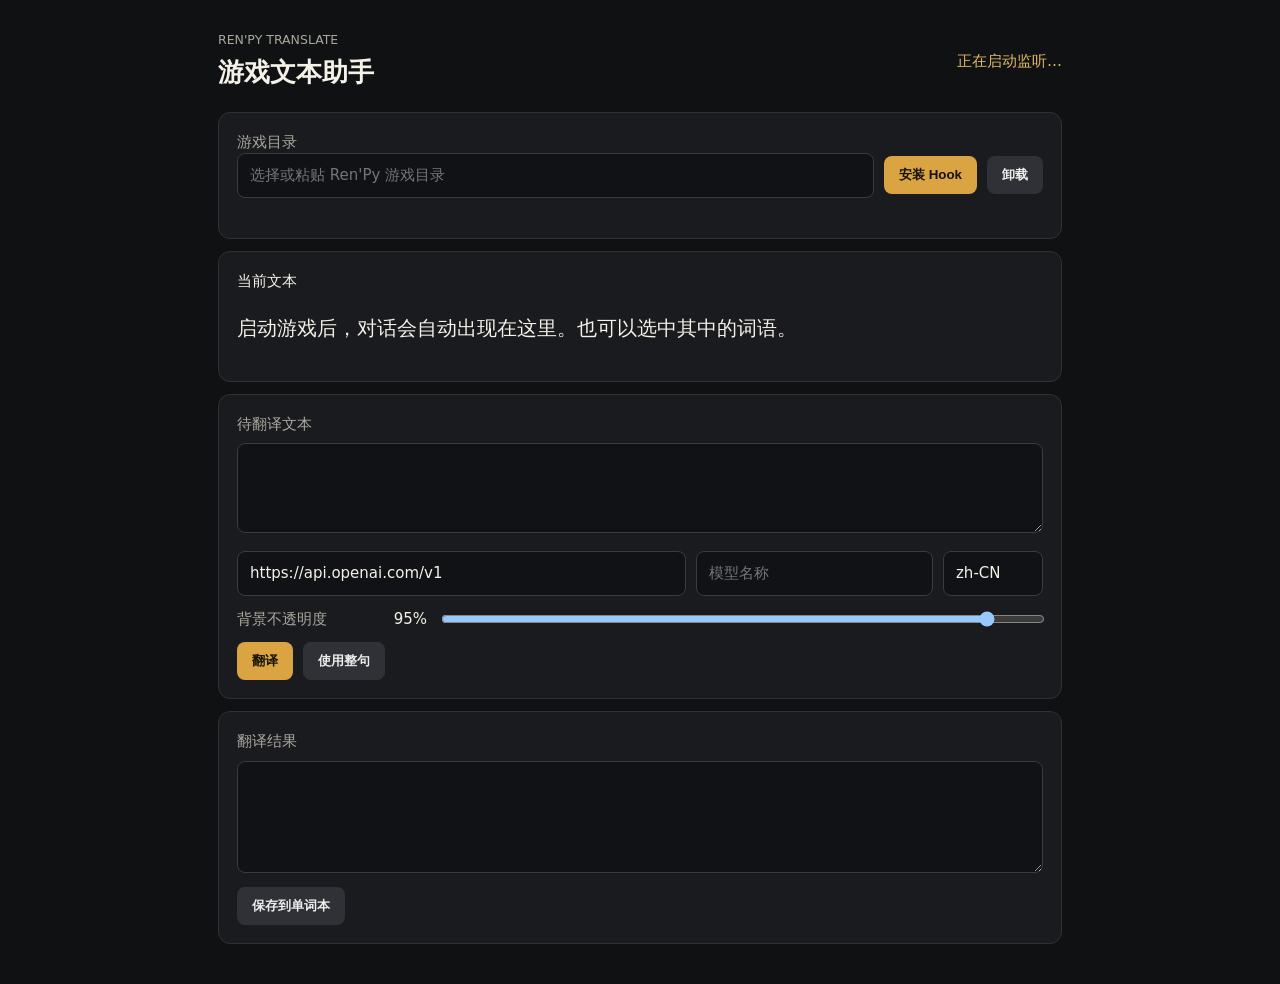
==== desktop/index.html @ d86bd088 "feat: add Ren'Py translation overlay" ====
<!doctype html>
<html lang="zh-CN">
<head>
  <meta charset="utf-8">
  <meta name="viewport" content="width=device-width, initial-scale=1">
  <title>Ren'Py Translate</title>
  <link rel="stylesheet" href="styles.css?v=2">
</head>
<body>
  <main>
    <header>
      <div><small>REN'PY TRANSLATE</small><h1>游戏文本助手</h1></div>
      <span id="status">正在启动监听…</span>
    </header>

    <section>
      <label for="game">游戏目录</label>
      <div class="row">
        <input id="game" placeholder="选择或粘贴 Ren'Py 游戏目录">
        <button id="install">安装 Hook</button>
        <button id="uninstall" class="quiet">卸载</button>
      </div>
      <output id="hook-result"></output>
    </section>

    <section class="dialogue">
      <div class="section-title"><span>当前文本</span><small id="speaker"></small></div>
      <p id="source">启动游戏后，对话会自动出现在这里。也可以选中其中的词语。</p>
    </section>

    <section>
      <label for="selected">待翻译文本</label>
      <textarea id="selected" rows="3"></textarea>
      <div class="settings">
        <input id="base-url" placeholder="API Base URL" value="https://api.openai.com/v1">
        <input id="model" placeholder="模型名称">
        <input id="target" value="zh-CN" aria-label="目标语言">
      </div>
      <div class="display-settings">
        <label for="overlay-opacity">背景不透明度 <output id="overlay-opacity-value">95%</output></label>
        <input id="overlay-opacity" type="range" min="40" max="100" step="5" value="95">
      </div>
      <div class="row actions">
        <button id="translate">翻译</button>
        <button id="whole" class="quiet">使用整句</button>
      </div>
    </section>

    <section>
      <div class="section-title"><label for="translation">翻译结果</label></div>
      <textarea id="translation" rows="4"></textarea>
      <button id="save" class="quiet">保存到单词本</button>
    </section>
  </main>
  <script src="main.js"></script>
</body>
</html>
---- desktop/styles.css ----
:root { color-scheme: dark; font: 15px/1.5 system-ui, sans-serif; background: #101113; color: #f4f1e8; }
* { box-sizing: border-box; }
body { margin: 0; }
main { width: min(900px, 100%); margin: auto; padding: 28px; }
header, .row, .section-title, .settings { display: flex; align-items: center; gap: 10px; }
header { justify-content: space-between; margin-bottom: 18px; }
h1 { margin: 2px 0; font-size: 26px; }
small, label { color: #aaa79f; }
#status { color: #e2b963; }
section { background: #1a1b1e; border: 1px solid #303136; border-radius: 12px; padding: 18px; margin: 12px 0; }
.dialogue { min-height: 130px; }
.section-title { justify-content: space-between; }
input, textarea { width: 100%; border: 1px solid #3a3b40; border-radius: 8px; background: #111215; color: inherit; padding: 10px 12px; font: inherit; }
.row input { flex: 1; width: auto; min-width: 180px; }
.settings input { flex: 1; width: auto; min-width: 0; }
textarea { resize: vertical; margin: 8px 0; }
button { flex: none; border: 0; border-radius: 8px; padding: 10px 15px; background: #d9a441; color: #17120a; font-weight: 700; cursor: pointer; }
button:disabled { opacity: .45; cursor: wait; }
.quiet { background: #303136; color: #eee; }
.settings { margin: 4px 0 10px; }
.settings input:first-child { flex: 2; }
.settings input:last-child { max-width: 100px; }
.display-settings { display: grid; grid-template-columns: auto 1fr; align-items: center; gap: 6px 12px; margin: 12px 0; }
.display-settings label { display: flex; justify-content: space-between; gap: 12px; min-width: 190px; }
.display-settings output { display: inline; min-height: 0; padding: 0; color: #f4f1e8; }
.display-settings input { padding: 0; }
#source { font-size: 20px; white-space: pre-wrap; user-select: text; }
output { display: block; min-height: 1.5em; padding-top: 6px; color: #aaa79f; }
@media (max-width: 650px) { .row, .settings { flex-wrap: wrap; } main { padding: 14px; } }

body.overlay { background: transparent; overflow: auto; }
.overlay main { width: 100%; min-width: 500px; padding: 14px; }
.overlay-panel { margin: 0; background: rgba(18, 19, 22, var(--overlay-opacity, .95)); box-shadow: 0 12px 34px #0008; }
.overlay-panel header { margin: 0 0 8px; }
.overlay-panel header button { padding: 4px 10px; }
.overlay-source { margin: 8px 0 12px; font-size: 21px; user-select: text; }
.overlay-result { min-height: 0; padding: 0 0 12px; color: #f4f1e8; font-size: 18px; white-space: pre-wrap; }
.overlay-result:empty { display: none; }
.overlay-help { margin-left: auto; color: #8d8b85; }
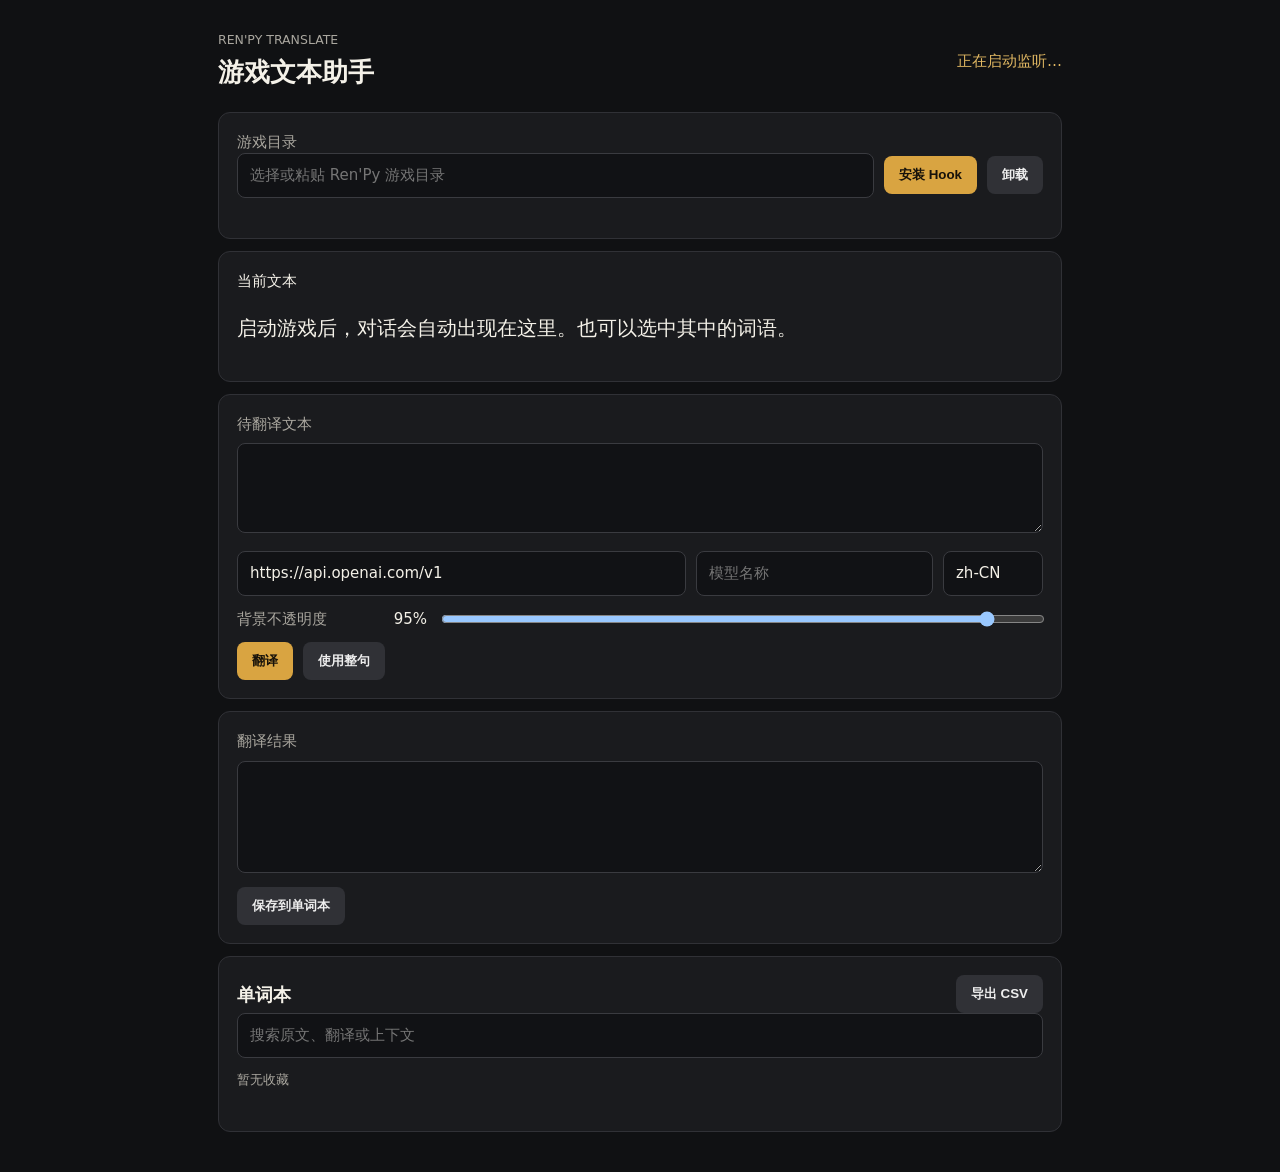
==== commit 2ec05371: "feat: add manageable wordbook" ====
--- a/desktop/index.html
+++ b/desktop/index.html
@@ -51,6 +51,13 @@
       <textarea id="translation" rows="4"></textarea>
       <button id="save" class="quiet">保存到单词本</button>
     </section>
+
+    <section>
+      <div class="section-title"><h2>单词本</h2><button id="export-saved" class="quiet">导出 CSV</button></div>
+      <input id="saved-search" placeholder="搜索原文、翻译或上下文">
+      <div id="saved-list" class="saved-list"><small>暂无收藏</small></div>
+      <output id="saved-status"></output>
+    </section>
   </main>
   <script src="main.js"></script>
 </body>
--- a/desktop/styles.css
+++ b/desktop/styles.css
@@ -5,6 +5,7 @@
 header, .row, .section-title, .settings { display: flex; align-items: center; gap: 10px; }
 header { justify-content: space-between; margin-bottom: 18px; }
 h1 { margin: 2px 0; font-size: 26px; }
+h2 { margin: 0; font-size: 18px; }
 small, label { color: #aaa79f; }
 #status { color: #e2b963; }
 section { background: #1a1b1e; border: 1px solid #303136; border-radius: 12px; padding: 18px; margin: 12px 0; }
@@ -37,3 +38,8 @@
 .overlay-result { min-height: 0; padding: 0 0 12px; color: #f4f1e8; font-size: 18px; white-space: pre-wrap; }
 .overlay-result:empty { display: none; }
 .overlay-help { margin-left: auto; color: #8d8b85; }
+.saved-list { margin-top: 10px; }
+.saved-list article { display: flex; align-items: center; gap: 8px; border-top: 1px solid #303136; padding: 10px 0; }
+.saved-list article div { display: grid; flex: 1; }
+.saved-list article span { color: #aaa79f; white-space: pre-wrap; }
+.saved-list article button { padding: 6px 10px; }
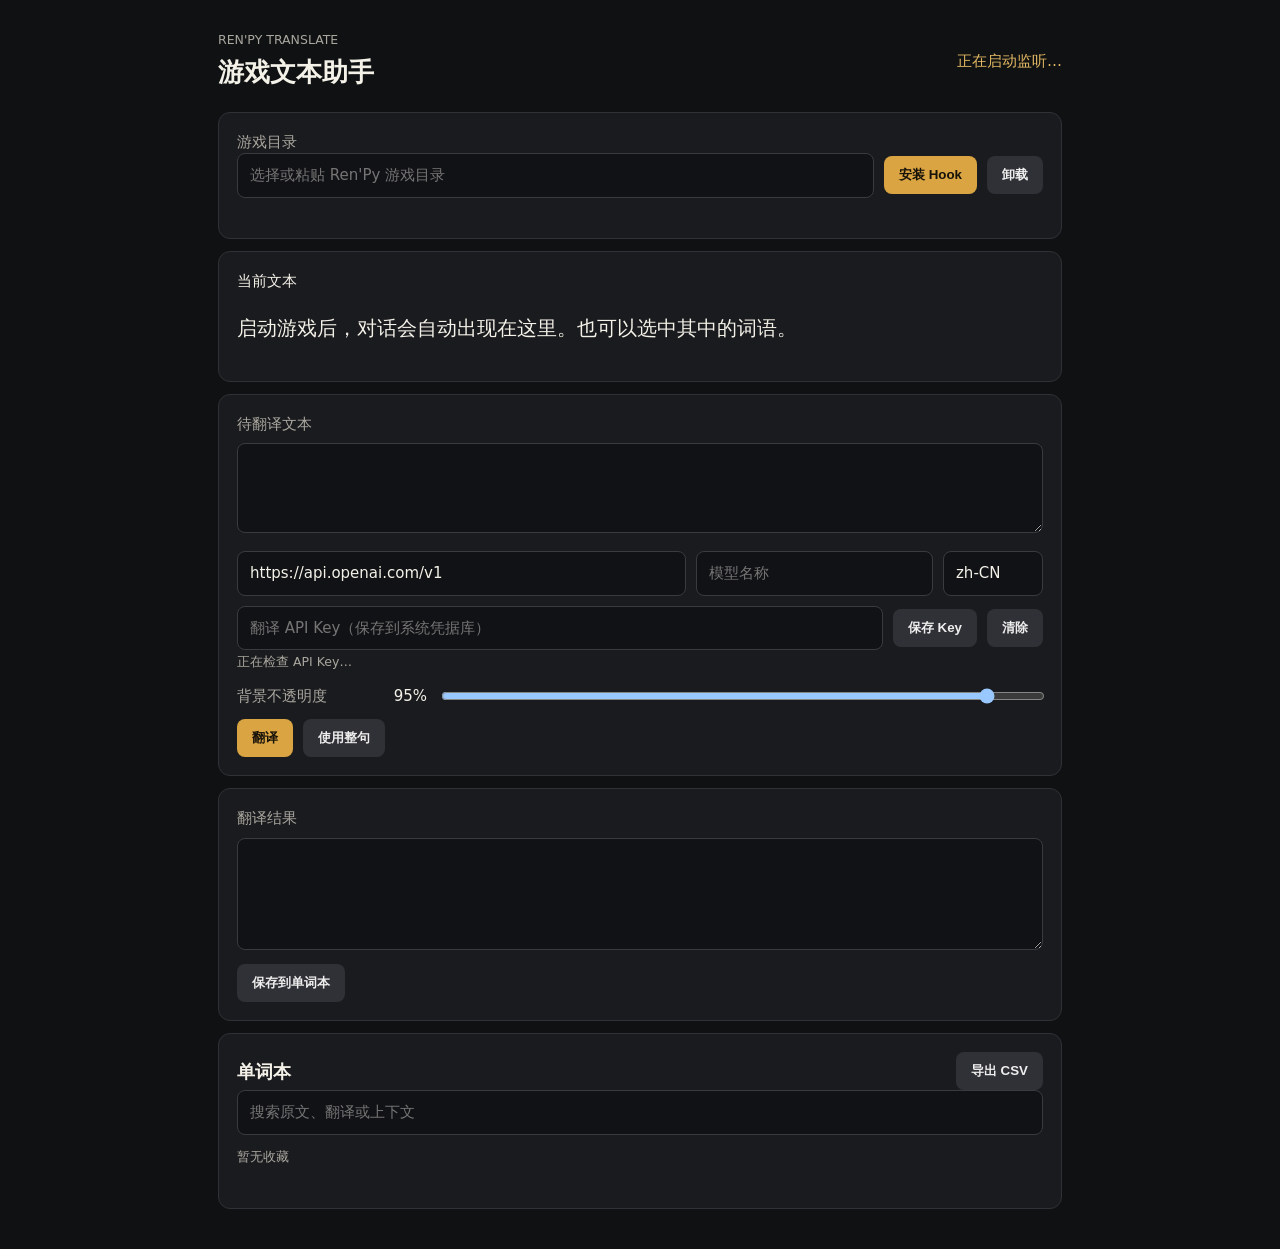
==== commit 5ef3ed65: "feat: secure translation API credentials" ====
--- a/desktop/index.html
+++ b/desktop/index.html
@@ -36,6 +36,12 @@
         <input id="model" placeholder="模型名称">
         <input id="target" value="zh-CN" aria-label="目标语言">
       </div>
+      <div class="row credential">
+        <input id="api-key" type="password" autocomplete="off" spellcheck="false" placeholder="翻译 API Key（保存到系统凭据库）">
+        <button id="save-api-key" class="quiet">保存 Key</button>
+        <button id="clear-api-key" class="quiet">清除</button>
+      </div>
+      <small id="api-key-status">正在检查 API Key…</small>
       <div class="display-settings">
         <label for="overlay-opacity">背景不透明度 <output id="overlay-opacity-value">95%</output></label>
         <input id="overlay-opacity" type="range" min="40" max="100" step="5" value="95">
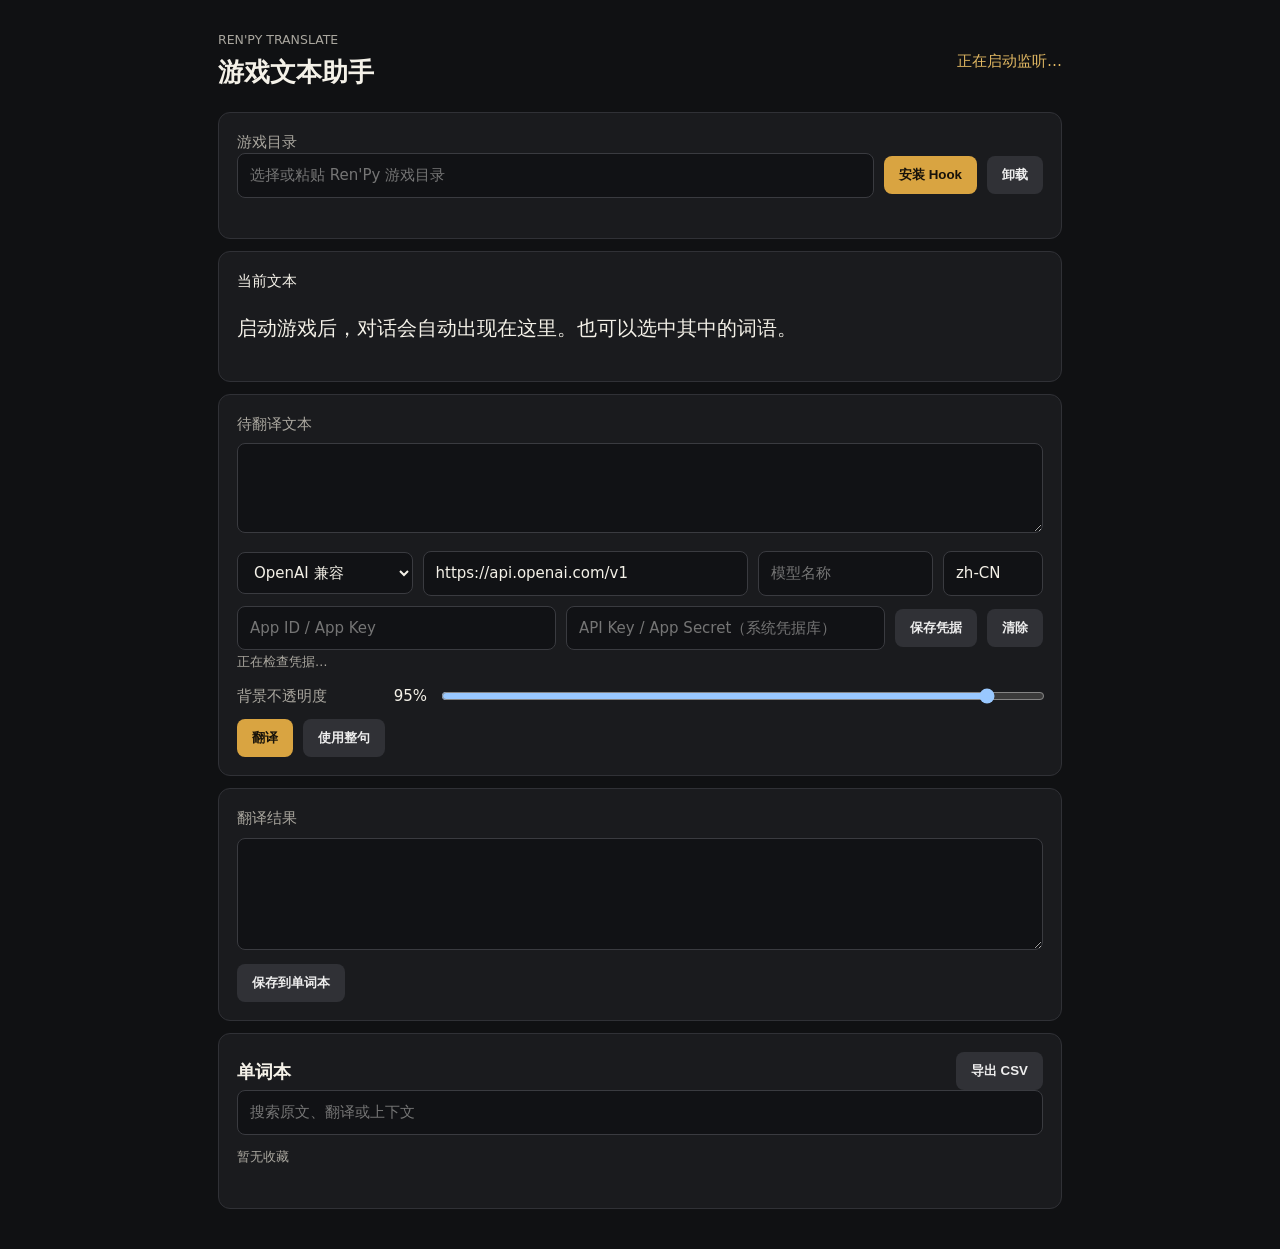
==== commit 159f6903: "feat: support multiple translation providers" ====
--- a/desktop/index.html
+++ b/desktop/index.html
@@ -32,16 +32,24 @@
       <label for="selected">待翻译文本</label>
       <textarea id="selected" rows="3"></textarea>
       <div class="settings">
+        <select id="provider" aria-label="翻译服务">
+          <option value="openai">OpenAI 兼容</option>
+          <option value="deepl">DeepL</option>
+          <option value="google">Google Cloud</option>
+          <option value="baidu">百度翻译</option>
+          <option value="youdao">有道翻译</option>
+        </select>
         <input id="base-url" placeholder="API Base URL" value="https://api.openai.com/v1">
         <input id="model" placeholder="模型名称">
         <input id="target" value="zh-CN" aria-label="目标语言">
       </div>
       <div class="row credential">
-        <input id="api-key" type="password" autocomplete="off" spellcheck="false" placeholder="翻译 API Key（保存到系统凭据库）">
-        <button id="save-api-key" class="quiet">保存 Key</button>
-        <button id="clear-api-key" class="quiet">清除</button>
+        <input id="credential-id" autocomplete="off" spellcheck="false" placeholder="App ID / App Key">
+        <input id="credential-secret" type="password" autocomplete="off" spellcheck="false" placeholder="API Key / App Secret（系统凭据库）">
+        <button id="save-credentials" class="quiet">保存凭据</button>
+        <button id="clear-credentials" class="quiet">清除</button>
       </div>
-      <small id="api-key-status">正在检查 API Key…</small>
+      <small id="credential-status">正在检查凭据…</small>
       <div class="display-settings">
         <label for="overlay-opacity">背景不透明度 <output id="overlay-opacity-value">95%</output></label>
         <input id="overlay-opacity" type="range" min="40" max="100" step="5" value="95">
--- a/desktop/styles.css
+++ b/desktop/styles.css
@@ -11,15 +11,15 @@
 section { background: #1a1b1e; border: 1px solid #303136; border-radius: 12px; padding: 18px; margin: 12px 0; }
 .dialogue { min-height: 130px; }
 .section-title { justify-content: space-between; }
-input, textarea { width: 100%; border: 1px solid #3a3b40; border-radius: 8px; background: #111215; color: inherit; padding: 10px 12px; font: inherit; }
+input, textarea, select { width: 100%; border: 1px solid #3a3b40; border-radius: 8px; background: #111215; color: inherit; padding: 10px 12px; font: inherit; }
 .row input { flex: 1; width: auto; min-width: 180px; }
-.settings input { flex: 1; width: auto; min-width: 0; }
+.settings input, .settings select { flex: 1; width: auto; min-width: 0; }
 textarea { resize: vertical; margin: 8px 0; }
 button { flex: none; border: 0; border-radius: 8px; padding: 10px 15px; background: #d9a441; color: #17120a; font-weight: 700; cursor: pointer; }
 button:disabled { opacity: .45; cursor: wait; }
 .quiet { background: #303136; color: #eee; }
 .settings { margin: 4px 0 10px; }
-.settings input:first-child { flex: 2; }
+.settings #base-url { flex: 2; }
 .settings input:last-child { max-width: 100px; }
 .display-settings { display: grid; grid-template-columns: auto 1fr; align-items: center; gap: 6px 12px; margin: 12px 0; }
 .display-settings label { display: flex; justify-content: space-between; gap: 12px; min-width: 190px; }
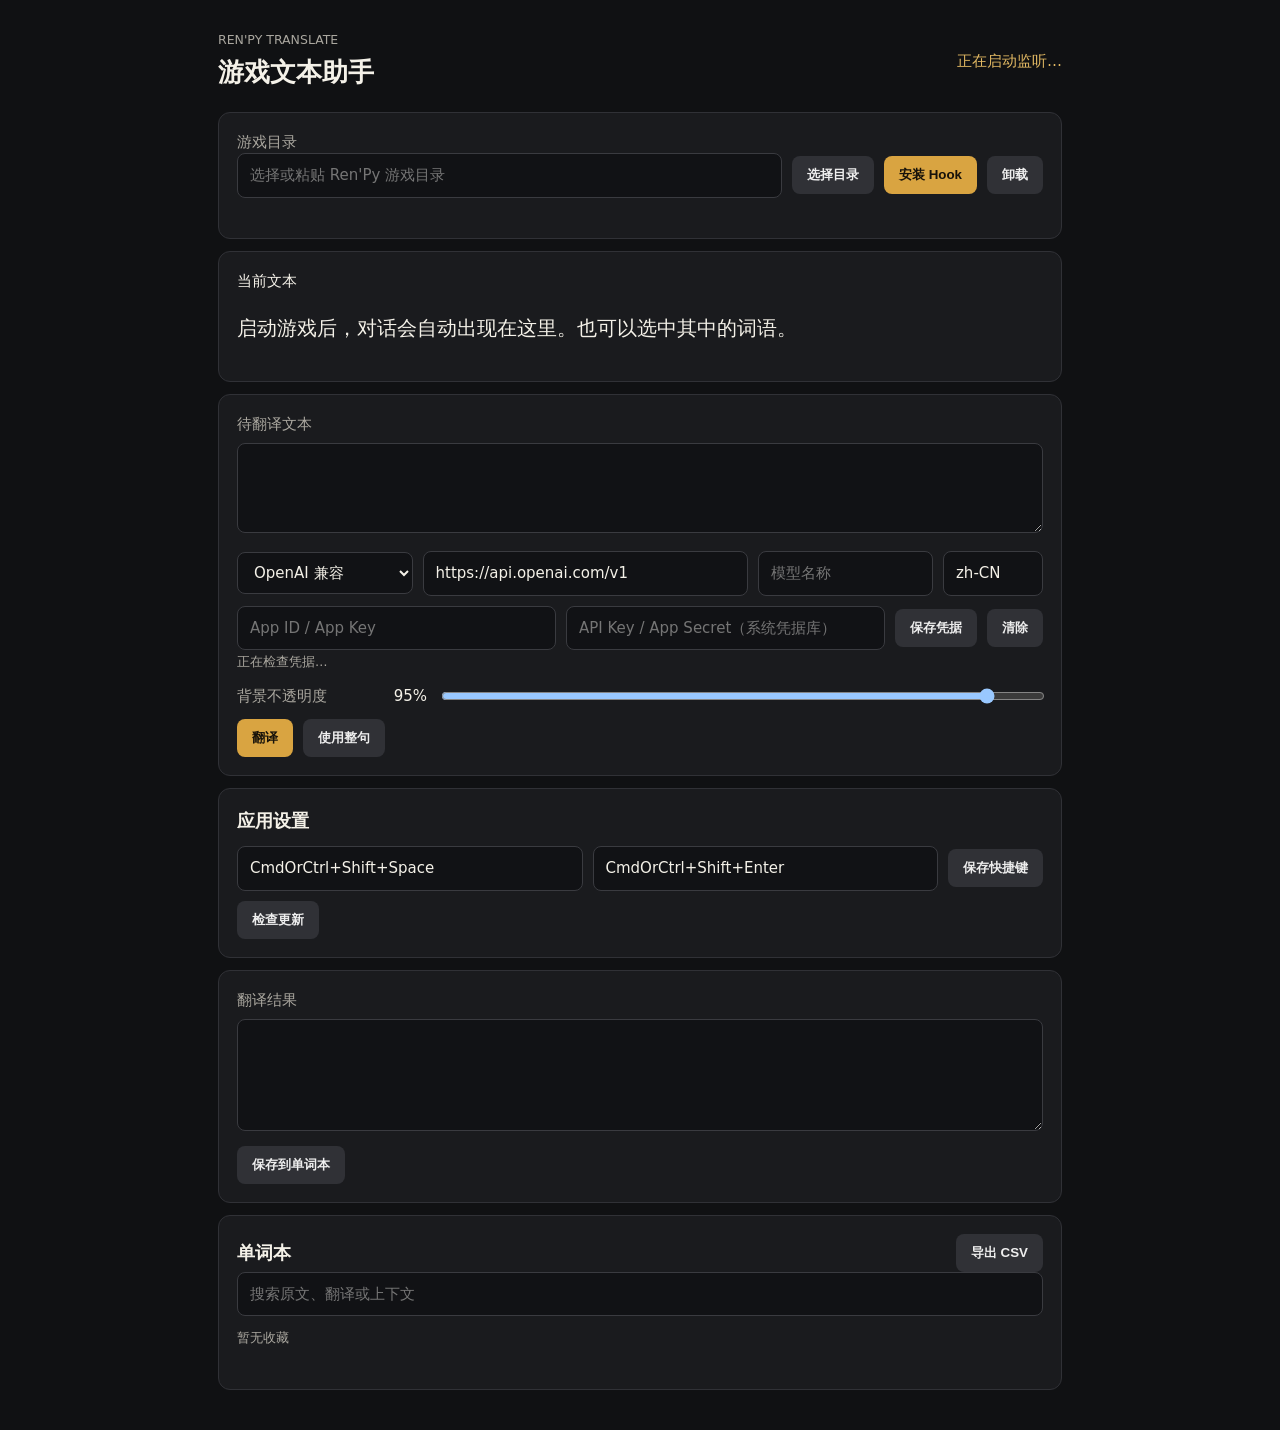
==== commit 5d672dd5: "feat: improve desktop experience" ====
--- a/desktop/index.html
+++ b/desktop/index.html
@@ -17,6 +17,7 @@
       <label for="game">游戏目录</label>
       <div class="row">
         <input id="game" placeholder="选择或粘贴 Ren'Py 游戏目录">
+        <button id="pick-game" class="quiet">选择目录</button>
         <button id="install">安装 Hook</button>
         <button id="uninstall" class="quiet">卸载</button>
       </div>
@@ -56,7 +57,21 @@
       </div>
       <div class="row actions">
         <button id="translate">翻译</button>
+        <button id="cancel-translation" class="quiet" hidden>取消</button>
         <button id="whole" class="quiet">使用整句</button>
+      </div>
+    </section>
+
+    <section>
+      <h2>应用设置</h2>
+      <div class="settings app-settings">
+        <input id="select-shortcut" value="CmdOrCtrl+Shift+Space" aria-label="选词快捷键">
+        <input id="sentence-shortcut" value="CmdOrCtrl+Shift+Enter" aria-label="整句快捷键">
+        <button id="save-shortcuts" class="quiet">保存快捷键</button>
+      </div>
+      <div class="row">
+        <button id="check-update" class="quiet">检查更新</button>
+        <output id="app-status"></output>
       </div>
     </section>
 
--- a/desktop/styles.css
+++ b/desktop/styles.css
@@ -20,6 +20,9 @@
 .quiet { background: #303136; color: #eee; }
 .settings { margin: 4px 0 10px; }
 .settings #base-url { flex: 2; }
+.app-settings { margin-top: 12px; }
+.check { display: flex; align-items: center; gap: 7px; }
+.check input { width: auto; }
 .settings input:last-child { max-width: 100px; }
 .display-settings { display: grid; grid-template-columns: auto 1fr; align-items: center; gap: 6px 12px; margin: 12px 0; }
 .display-settings label { display: flex; justify-content: space-between; gap: 12px; min-width: 190px; }
@@ -33,6 +36,7 @@
 .overlay main { width: 100%; min-width: 500px; padding: 14px; }
 .overlay-panel { margin: 0; background: rgba(18, 19, 22, var(--overlay-opacity, .95)); box-shadow: 0 12px 34px #0008; }
 .overlay-panel header { margin: 0 0 8px; }
+.overlay-panel header [data-tauri-drag-region] { cursor: move; }
 .overlay-panel header button { padding: 4px 10px; }
 .overlay-source { margin: 8px 0 12px; font-size: 21px; user-select: text; }
 .overlay-result { min-height: 0; padding: 0 0 12px; color: #f4f1e8; font-size: 18px; white-space: pre-wrap; }
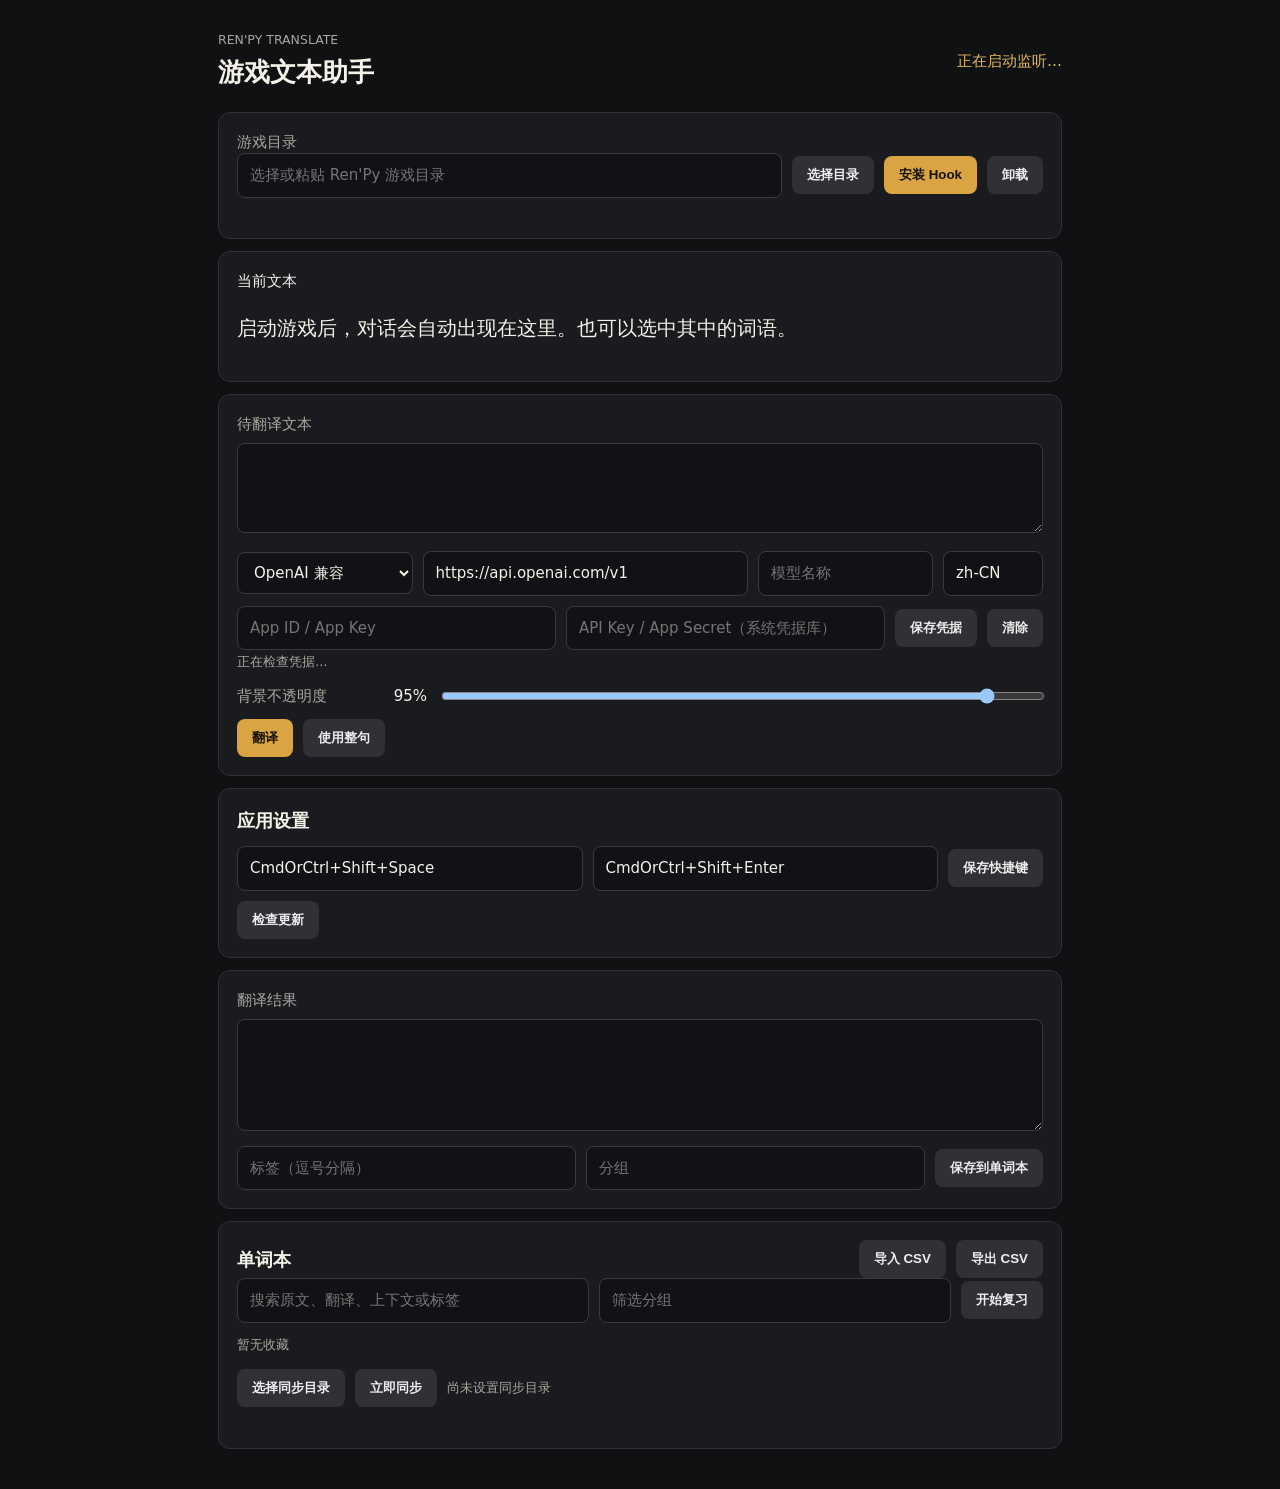
==== commit be2a3251: "feat: add advanced wordbook workflows" ====
--- a/desktop/index.html
+++ b/desktop/index.html
@@ -78,13 +78,36 @@
     <section>
       <div class="section-title"><label for="translation">翻译结果</label></div>
       <textarea id="translation" rows="4"></textarea>
-      <button id="save" class="quiet">保存到单词本</button>
+      <div class="row">
+        <input id="save-tags" placeholder="标签（逗号分隔）">
+        <input id="save-group" placeholder="分组">
+        <button id="save" class="quiet">保存到单词本</button>
+      </div>
     </section>
 
     <section>
-      <div class="section-title"><h2>单词本</h2><button id="export-saved" class="quiet">导出 CSV</button></div>
-      <input id="saved-search" placeholder="搜索原文、翻译或上下文">
+      <div class="section-title"><h2>单词本</h2><div class="row"><button id="import-saved" class="quiet">导入 CSV</button><button id="export-saved" class="quiet">导出 CSV</button></div></div>
+      <div class="row">
+        <input id="saved-search" placeholder="搜索原文、翻译、上下文或标签">
+        <input id="saved-group" placeholder="筛选分组">
+        <button id="start-review" class="quiet">开始复习</button>
+      </div>
+      <div id="review-card" class="review-card" hidden>
+        <strong id="review-source"></strong>
+        <button id="speak-review" class="quiet" aria-label="朗读原文">朗读</button>
+        <p id="review-translation" hidden></p>
+        <button id="reveal-review">显示答案</button>
+        <div id="review-ratings" class="row" hidden>
+          <button data-rating="again" class="quiet">重来</button><button data-rating="hard" class="quiet">困难</button>
+          <button data-rating="good">记住了</button><button data-rating="easy" class="quiet">简单</button>
+        </div>
+      </div>
       <div id="saved-list" class="saved-list"><small>暂无收藏</small></div>
+      <div class="row sync-controls">
+        <button id="pick-sync" class="quiet">选择同步目录</button>
+        <button id="sync-saved" class="quiet">立即同步</button>
+        <small id="sync-directory">尚未设置同步目录</small>
+      </div>
       <output id="saved-status"></output>
     </section>
   </main>
--- a/desktop/styles.css
+++ b/desktop/styles.css
@@ -46,4 +46,9 @@
 .saved-list article { display: flex; align-items: center; gap: 8px; border-top: 1px solid #303136; padding: 10px 0; }
 .saved-list article div { display: grid; flex: 1; }
 .saved-list article span { color: #aaa79f; white-space: pre-wrap; }
+.saved-list article small { overflow-wrap: anywhere; }
 .saved-list article button { padding: 6px 10px; }
+.review-card { margin: 12px 0; padding: 16px; border: 1px solid #3a3b40; border-radius: 10px; }
+.review-card strong { display: block; font-size: 22px; margin-bottom: 10px; }
+.review-card p { font-size: 18px; white-space: pre-wrap; }
+.sync-controls { margin-top: 14px; }
